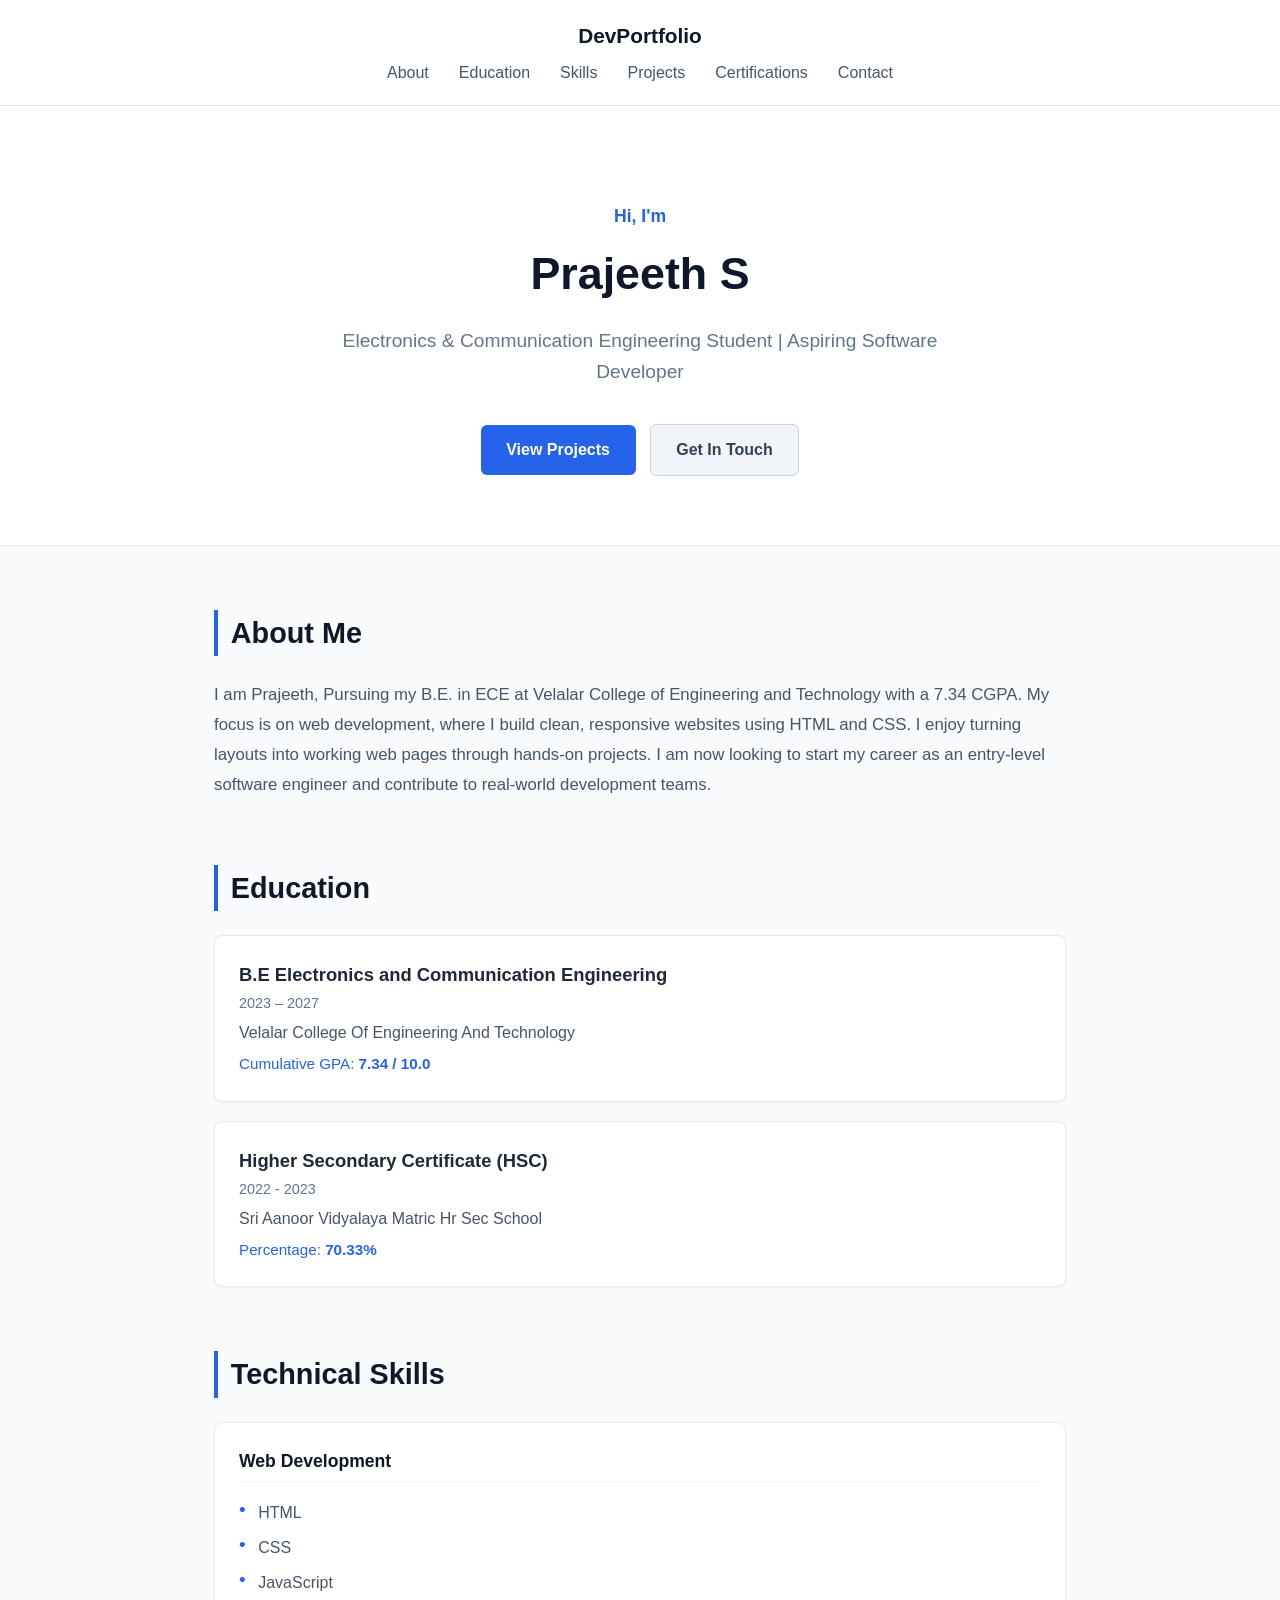
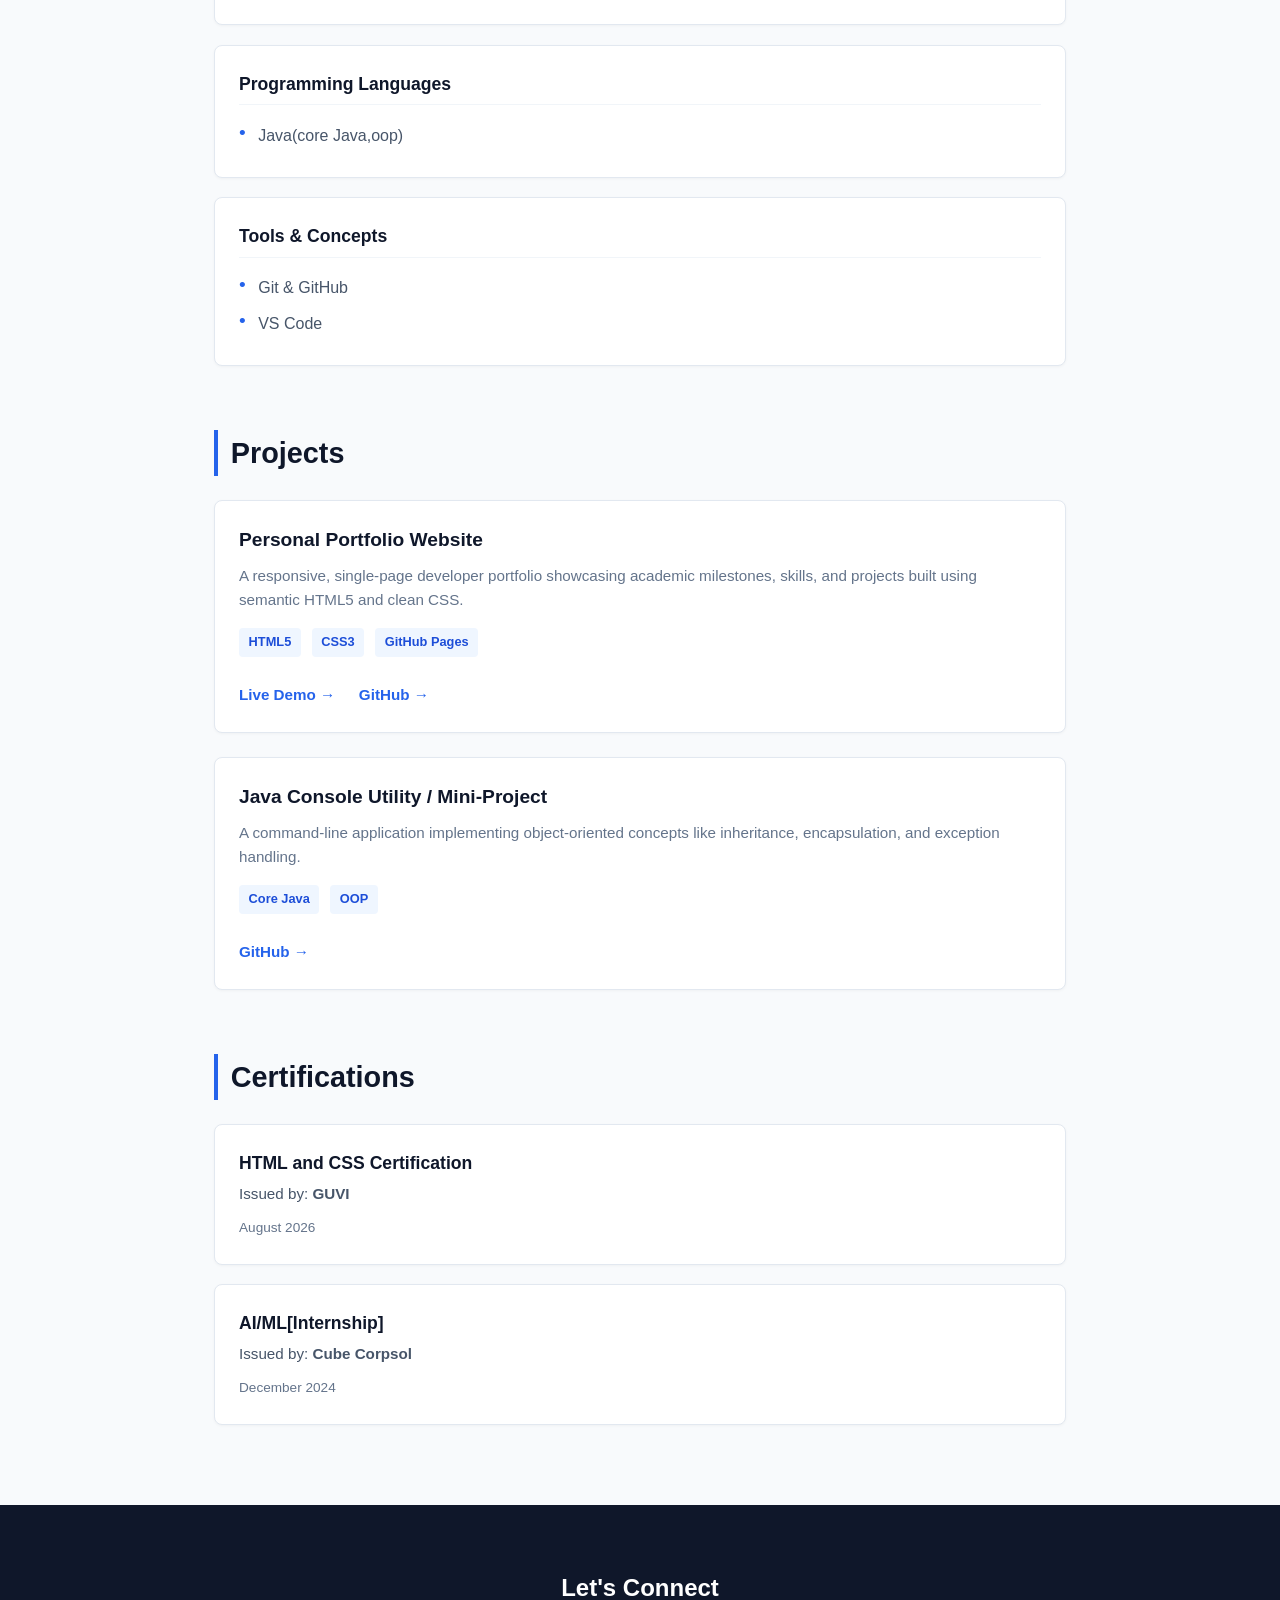
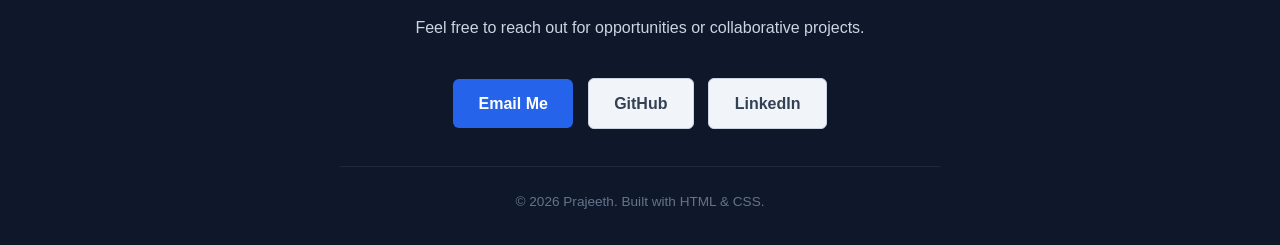
==== index.html @ c6dd0e04 "Rename portfolio.html to index.html" ====
<!DOCTYPE html>
<html lang="en">
<head>
  <meta charset="UTF-8">
  <meta name="viewport" content="width=device-width, initial-scale=1.0">
  <title>Developer Portfolio</title>
  <link rel="stylesheet" href="style.css">
</head>
<body>

  <!-- Navigation Bar -->
  <nav class="navbar">
    <div class="logo">DevPortfolio</div>
    <ul class="nav-links">
      <li><a href="#about">About</a></li>
      <li><a href="#education">Education</a></li>
      <li><a href="#skills">Skills</a></li>
      <li><a href="#projects">Projects</a></li>
      <li><a href="#certifications">Certifications</a></li>
      <li><a href="#contact">Contact</a></li>
    </ul>
  </nav>

  <!-- Hero Section -->
  <header class="hero">
    <p class="greeting">Hi, I'm</p>
    <h1>Prajeeth S</h1>
    <p class="tagline">Electronics & Communication Engineering Student | Aspiring Software Developer</p>
    <div class="hero-buttons">
      <a href="#projects" class="btn primary">View Projects</a>
      <a href="#contact" class="btn secondary">Get In Touch</a>
    </div>
  </header>

  <main>
    <!-- About Section -->
    <section id="about" class="section">
      <h2 class="section-title">About Me</h2>
      <p class="about-text">
       I am Prajeeth, Pursuing my B.E. in ECE at Velalar College of Engineering and Technology with a 7.34 CGPA. My focus is on web development, where I build clean, responsive websites using HTML and CSS. I enjoy turning layouts into working web pages through hands-on projects. I am now looking to start my career as an entry-level software engineer and contribute to real-world development teams.
      </p>
    </section>

    <!-- Education Section -->
    <section id="education" class="section">
      <h2 class="section-title">Education</h2>
      <div class="card timeline-card">
        <div class="timeline-header">
          <h3>B.E Electronics and Communication Engineering</h3>
          <span class="date">2023 – 2027</span>
        </div>
        <p class="institution">Velalar College Of Engineering And Technology</p>
        <p class="meta">Cumulative GPA: <strong>7.34 / 10.0</strong></p>
      </div>

      <div class="card timeline-card">
        <div class="timeline-header">
          <h3>Higher Secondary Certificate (HSC)</h3>
          <span class="date">2022 - 2023</span>
        </div>
        <p class="institution">Sri Aanoor Vidyalaya Matric Hr Sec School</p>
        <p class="meta">Percentage: <strong>70.33%</strong></p>
      </div>
    </section>

    <!-- Skills Section -->
    <section id="skills" class="section">
      <h2 class="section-title">Technical Skills</h2>
      <div class="skills-grid">
        <div class="card skill-category">
          <h3>Web Development</h3>
          <ul>
            <li>HTML</li>
            <li>CSS</li>
            <li>JavaScript</li>
          </ul>
        </div>
        <div class="card skill-category">
          <h3>Programming Languages</h3>
          <ul>
            <li>Java(core Java,oop)</li>
          </ul>
        </div>
        <div class="card skill-category">
          <h3>Tools & Concepts</h3>
          <ul>
            <li>Git & GitHub</li>
            <li>VS Code</li>

          </ul>
        </div>
      </div>
    </section>

    <!-- Projects Section -->
    <section id="projects" class="section">
      <h2 class="section-title">Projects</h2>
      <div class="projects-grid">
        <!-- Project 1 -->
        <div class="card project-card">
          <h3>Personal Portfolio Website</h3>
          <p>A responsive, single-page developer portfolio showcasing academic milestones, skills, and projects built using semantic HTML5 and clean CSS.</p>
          <div class="tech-tags">
            <span>HTML5</span>
            <span>CSS3</span>
            <span>GitHub Pages</span>
          </div>
          <div class="project-links">
            <a href="#" class="link">Live Demo &rarr;</a>
            <a href="#" class="link">GitHub &rarr;</a>
          </div>
        </div>

        <!-- Project 2 -->
        <div class="card project-card">
          <h3>Java Console Utility / Mini-Project</h3>
          <p>A command-line application implementing object-oriented concepts like inheritance, encapsulation, and exception handling.</p>
          <div class="tech-tags">
            <span>Core Java</span>
            <span>OOP</span>
          </div>
          <div class="project-links">
            <a href="#" class="link">GitHub &rarr;</a>
          </div>
        </div>
      </div>
    </section>

    <!-- Certifications Section -->
    <section id="certifications" class="section">
      <h2 class="section-title">Certifications</h2>
      <div class="cert-grid">
        <div class="card cert-card">
          <h3>HTML and CSS Certification</h3>
          <p class="cert-issuer">Issued by: <strong>GUVI</strong></p>
          <span class="cert-date">August 2026</span>
        </div>
        <div class="card cert-card">
          <h3>AI/ML[Internship]</h3>
          <p class="cert-issuer">Issued by: <strong>Cube Corpsol</strong></p>
          <span class="cert-date">December 2024</span>
        </div>
      </div>
    </section>
  </main>

  <!-- Contact & Footer -->
  <footer id="contact">
    <div class="footer-container">
      <h2>Let's Connect</h2>
      <p>Feel free to reach out for opportunities or collaborative projects.</p>
      <div class="contact-links">
        <a href="mailto:yourname@example.com" class="btn primary">Email Me</a>
        <a href="https://github.com/yourusername" target="_blank" class="btn secondary">GitHub</a>
        <a href="https://www.linkedin.com/in/prajeeth--s" target="_blank" rel="noopener noreferrer" class="btn secondary">LinkedIn</a>
      </div>
      <p class="copyright">&copy; 2026 Prajeeth. Built with HTML & CSS.</p>
    </div>
  </footer>
</body>
</html>
---- style.css ----
* {
  margin: 0;
  padding: 0;
  box-sizing: border-box;
}

html {
  scroll-behavior: smooth;
}

body {
  font-family: -apple-system, BlinkMacSystemFont, "Segoe UI", Roboto, "Helvetica Neue", Arial, sans-serif;
  line-height: 1.6;
  color: #1e293b;
  background-color: #f8fafc;
}

/* Navigation */
.navbar {
  text-align: center;
  padding: 1.2rem 8%;
  background: #ffffff;
  border-bottom: 1px solid #e2e8f0;
  position: sticky;
  top: 0;
  z-index: 100;
}

.logo {
  font-size: 1.3rem;
  font-weight: 700;
  color: #0f172a;
  margin-bottom: 0.5rem;
}

.nav-links {
  list-style: none;
  padding: 0;
  margin: 0;
}

.nav-links li {
  display: inline-block;
  margin: 0 0.8rem;
}

.nav-links a {
  text-decoration: none;
  color: #475569;
  font-weight: 500;
  transition: color 0.2s;
}

.nav-links a:hover {
  color: #2563eb;
}

/* Hero Section */
.hero {
  text-align: center;
  padding: 6rem 1rem 4rem;
  background: #ffffff;
  border-bottom: 1px solid #e2e8f0;
}

.greeting {
  font-size: 1.1rem;
  font-weight: 600;
  color: #2563eb;
  margin-bottom: 0.5rem;
}

.hero h1 {
  font-size: 2.8rem;
  color: #0f172a;
  margin-bottom: 1rem;
}

.tagline {
  font-size: 1.2rem;
  color: #64748b;
  max-width: 650px;
  margin: 0 auto 2rem;
}

.hero-buttons {
  text-align: center;
}

.btn {
  display: inline-block;
  padding: 0.75rem 1.6rem;
  border-radius: 6px;
  text-decoration: none;
  font-weight: 600;
  margin: 0.3rem;
  transition: all 0.2s;
}

.btn.primary {
  background-color: #2563eb;
  color: #ffffff;
}

.btn.primary:hover {
  background-color: #1d4ed8;
}

.btn.secondary {
  background-color: #f1f5f9;
  color: #334155;
  border: 1px solid #cbd5e1;
}

.btn.secondary:hover {
  background-color: #e2e8f0;
}

/* Sections */
.section {
  max-width: 900px;
  margin: 4rem auto;
  padding: 0 1.5rem;
}

.section-title {
  font-size: 1.8rem;
  color: #0f172a;
  margin-bottom: 1.5rem;
  border-left: 4px solid #2563eb;
  padding-left: 0.8rem;
}

.about-text {
  font-size: 1.05rem;
  color: #475569;
  line-height: 1.8;
}

/* Common Card Styling */
.card {
  background: #ffffff;
  border: 1px solid #e2e8f0;
  border-radius: 8px;
  padding: 1.5rem;
  box-shadow: 0 1px 3px rgba(0, 0, 0, 0.04);
}

/* Education / Timeline */
.timeline-card {
  margin-bottom: 1.2rem;
}

.timeline-header {
  margin-bottom: 0.3rem;
}

.timeline-header h3 {
  font-size: 1.15rem;
  color: #1e293b;
}

.date {
  font-size: 0.9rem;
  color: #64748b;
  font-weight: 500;
  display: block;
  margin-top: 0.2rem;
}

.institution {
  color: #475569;
  font-size: 1rem;
}

.meta {
  margin-top: 0.4rem;
  color: #2563eb;
  font-size: 0.95rem;
}

/* Skills Cards (Using Block Spacing) */
.skills-grid {
  margin-top: 1rem;
}

.skill-category {
  margin-bottom: 1.2rem;
}

.skill-category h3 {
  font-size: 1.1rem;
  color: #0f172a;
  margin-bottom: 0.8rem;
  border-bottom: 1px solid #f1f5f9;
  padding-bottom: 0.4rem;
}

.skill-category ul {
  list-style: none;
}

.skill-category li {
  padding: 0.3rem 0;
  color: #475569;
  position: relative;
  padding-left: 1.2rem;
}

.skill-category li::before {
  content: "•";
  color: #2563eb;
  position: absolute;
  left: 0;
  font-size: 1.2rem;
  line-height: 1;
}

/* Projects Cards */
.projects-grid {
  margin-top: 1rem;
}

.project-card {
  margin-bottom: 1.5rem;
}

.project-card h3 {
  font-size: 1.2rem;
  color: #0f172a;
  margin-bottom: 0.5rem;
}

.project-card p {
  color: #64748b;
  font-size: 0.95rem;
  margin-bottom: 1rem;
}

.tech-tags {
  margin-bottom: 1.2rem;
}

.tech-tags span {
  display: inline-block;
  background: #eff6ff;
  color: #1d4ed8;
  font-size: 0.8rem;
  font-weight: 600;
  padding: 0.25rem 0.6rem;
  border-radius: 4px;
  margin-right: 0.4rem;
  margin-bottom: 0.4rem;
}

.project-links {
  margin-top: 0.5rem;
}

.link {
  display: inline-block;
  color: #2563eb;
  font-weight: 600;
  text-decoration: none;
  font-size: 0.95rem;
  margin-right: 1.2rem;
}

.link:hover {
  text-decoration: underline;
}

/* Certifications */
.cert-grid {
  margin-top: 1rem;
}

.cert-card {
  margin-bottom: 1.2rem;
}

.cert-card h3 {
  font-size: 1.1rem;
  color: #0f172a;
  margin-bottom: 0.3rem;
}

.cert-issuer {
  color: #475569;
  font-size: 0.95rem;
  margin-bottom: 0.5rem;
}

.cert-date {
  font-size: 0.85rem;
  color: #64748b;
  font-weight: 500;
}

/* Footer / Contact */
footer {
  background: #0f172a;
  color: #cbd5e1;
  padding: 4rem 1.5rem 2rem;
  text-align: center;
  margin-top: 5rem;
}

.footer-container {
  max-width: 600px;
  margin: 0 auto;
}

footer h2 {
  color: #ffffff;
  margin-bottom: 0.5rem;
}

.contact-links {
  text-align: center;
  margin: 2rem 0;
}

.copyright {
  font-size: 0.85rem;
  color: #64748b;
  margin-top: 2rem;
  border-top: 1px solid #1e293b;
  padding-top: 1.5rem;
}

/* Basic Mobile Adjustment */
@media (max-width: 768px) {
  .hero h1 {
    font-size: 2.1rem;
  }
}
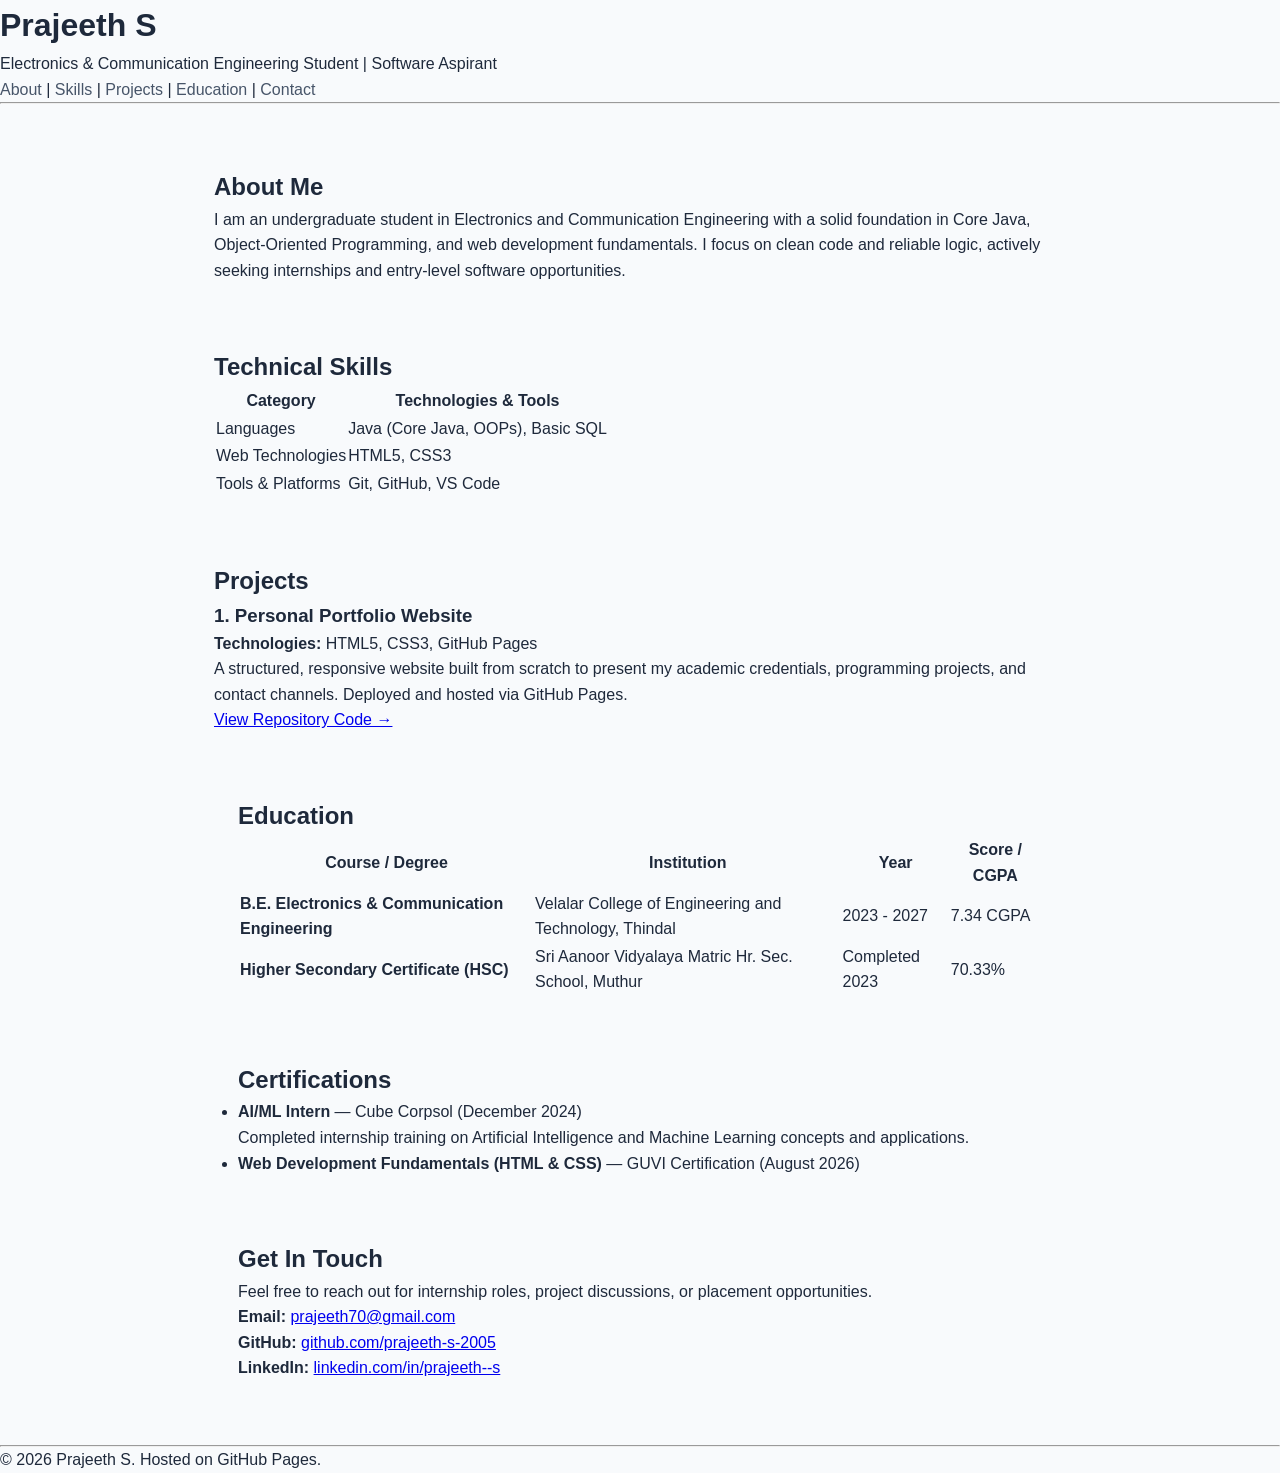
==== commit 4a43e962: "index.html" ====
--- a/index.html
+++ b/index.html
@@ -2,160 +2,130 @@
 <html lang="en">
 <head>
   <meta charset="UTF-8">
-  <meta name="viewport" content="width=device-width, initial-scale=1.0">
-  <title>Developer Portfolio</title>
+  <title>Prajeeth S - Student Portfolio</title>
   <link rel="stylesheet" href="style.css">
 </head>
 <body>
+  <div class="header">
+    <h1>Prajeeth S</h1>
+    <p>Electronics &amp; Communication Engineering Student | Software Aspirant</p>
+    <div class="nav-links">
+      <a href="#about">About</a> |
+      <a href="#skills">Skills</a> |
+      <a href="#projects">Projects</a> |
+      <a href="#education">Education</a> |
+      <a href="#contact">Contact</a>
+    </div>
+  </div>
 
-  <!-- Navigation Bar -->
-  <nav class="navbar">
-    <div class="logo">DevPortfolio</div>
-    <ul class="nav-links">
-      <li><a href="#about">About</a></li>
-      <li><a href="#education">Education</a></li>
-      <li><a href="#skills">Skills</a></li>
-      <li><a href="#projects">Projects</a></li>
-      <li><a href="#certifications">Certifications</a></li>
-      <li><a href="#contact">Contact</a></li>
-    </ul>
-  </nav>
+  <hr>
 
-  <!-- Hero Section -->
-  <header class="hero">
-    <p class="greeting">Hi, I'm</p>
-    <h1>Prajeeth S</h1>
-    <p class="tagline">Electronics & Communication Engineering Student | Aspiring Software Developer</p>
-    <div class="hero-buttons">
-      <a href="#projects" class="btn primary">View Projects</a>
-      <a href="#contact" class="btn secondary">Get In Touch</a>
+  <div class="container">
+
+    <!-- About me-->
+    <div id="about" class="section">
+      <h2>About Me</h2>
+      <p>
+        I am an undergraduate student in Electronics and Communication Engineering with a solid foundation in Core Java, Object-Oriented Programming, and web development fundamentals. I focus on clean code and reliable logic, actively seeking internships and entry-level software opportunities.
+      </p>
     </div>
-  </header>
 
-  <main>
-    <!-- About Section -->
-    <section id="about" class="section">
-      <h2 class="section-title">About Me</h2>
-      <p class="about-text">
-       I am Prajeeth, Pursuing my B.E. in ECE at Velalar College of Engineering and Technology with a 7.34 CGPA. My focus is on web development, where I build clean, responsive websites using HTML and CSS. I enjoy turning layouts into working web pages through hands-on projects. I am now looking to start my career as an entry-level software engineer and contribute to real-world development teams.
-      </p>
-    </section>
+    <!-- my Skills-->
+    <div id="skills" class="section">
+      <h2>Technical Skills</h2>
+      <table class="skills-table">
+        <tr>
+          <th>Category</th>
+          <th>Technologies &amp; Tools</th>
+        </tr>
+        <tr>
+          <td>Languages</td>
+          <td>Java (Core Java, OOPs), Basic SQL</td>
+        </tr>
+        <tr>
+          <td>Web Technologies</td>
+          <td>HTML5, CSS3</td>
+        </tr>
+        <tr>
+          <td>Tools &amp; Platforms</td>
+          <td>Git, GitHub, VS Code</td>
+        </tr>
+      </table>
+    </div>
 
-    <!-- Education Section -->
-    <section id="education" class="section">
-      <h2 class="section-title">Education</h2>
-      <div class="card timeline-card">
-        <div class="timeline-header">
-          <h3>B.E Electronics and Communication Engineering</h3>
-          <span class="date">2023 – 2027</span>
-        </div>
-        <p class="institution">Velalar College Of Engineering And Technology</p>
-        <p class="meta">Cumulative GPA: <strong>7.34 / 10.0</strong></p>
+    <!-- my Projects -->
+    <div id="projects" class="section">
+      <h2>Projects</h2>
+
+      <div class="project-box">
+        <h3>1. Personal Portfolio Website</h3>
+        <p><strong>Technologies:</strong> HTML5, CSS3, GitHub Pages</p>
+        <p>A structured, responsive website built from scratch to present my academic credentials, programming projects, and contact channels. Deployed and hosted via GitHub Pages.</p>
+        <p>
+          <a href="https://github.com/prajeeth-s-2005/portfolio" target="_blank" rel="noopener noreferrer">View Repository Code &rarr;</a>
+        </p>
       </div>
 
-      <div class="card timeline-card">
-        <div class="timeline-header">
-          <h3>Higher Secondary Certificate (HSC)</h3>
-          <span class="date">2022 - 2023</span>
-        </div>
-        <p class="institution">Sri Aanoor Vidyalaya Matric Hr Sec School</p>
-        <p class="meta">Percentage: <strong>70.33%</strong></p>
-      </div>
-    </section>
+      
 
-    <!-- Skills Section -->
-    <section id="skills" class="section">
-      <h2 class="section-title">Technical Skills</h2>
-      <div class="skills-grid">
-        <div class="card skill-category">
-          <h3>Web Development</h3>
-          <ul>
-            <li>HTML</li>
-            <li>CSS</li>
-            <li>JavaScript</li>
-          </ul>
-        </div>
-        <div class="card skill-category">
-          <h3>Programming Languages</h3>
-          <ul>
-            <li>Java(core Java,oop)</li>
-          </ul>
-        </div>
-        <div class="card skill-category">
-          <h3>Tools & Concepts</h3>
-          <ul>
-            <li>Git & GitHub</li>
-            <li>VS Code</li>
+    <!-- Education -->
+    <div id="education" class="section">
+      <h2>Education</h2>
+      <table class="education-table">
+        <thead>
+          <tr>
+            <th>Course / Degree</th>
+            <th>Institution</th>
+            <th>Year</th>
+            <th>Score / CGPA</th>
+          </tr>
+        </thead>
+        <tbody>
+          <tr>
+            <td><strong>B.E. Electronics &amp; Communication Engineering</strong></td>
+            <td>Velalar College of Engineering and Technology, Thindal</td>
+            <td>2023 - 2027</td>
+            <td>7.34 CGPA</td>
+          </tr>
+          <tr>
+            <td><strong>Higher Secondary Certificate (HSC)</strong></td>
+            <td>Sri Aanoor Vidyalaya Matric Hr. Sec. School, Muthur</td>
+            <td>Completed 2023</td>
+            <td>70.33%</td>
+          </tr>
+        </tbody>
+      </table>
+    </div>
 
-          </ul>
-        </div>
-      </div>
-    </section>
+    <!-- Certificate -->
+<div id="certifications" class="section">
+      <h2>Certifications</h2>
+      <ul>
+        <li>
+          <strong>AI/ML Intern</strong> &mdash; Cube Corpsol (December 2024)<br>
+          Completed internship training on Artificial Intelligence and Machine Learning concepts and applications.
+        </li>
+        <li>
+          <strong>Web Development Fundamentals (HTML &amp; CSS)</strong> &mdash; GUVI Certification (August 2026)
+        </li>
+      </ul>
+    </div>
 
-    <!-- Projects Section -->
-    <section id="projects" class="section">
-      <h2 class="section-title">Projects</h2>
-      <div class="projects-grid">
-        <!-- Project 1 -->
-        <div class="card project-card">
-          <h3>Personal Portfolio Website</h3>
-          <p>A responsive, single-page developer portfolio showcasing academic milestones, skills, and projects built using semantic HTML5 and clean CSS.</p>
-          <div class="tech-tags">
-            <span>HTML5</span>
-            <span>CSS3</span>
-            <span>GitHub Pages</span>
-          </div>
-          <div class="project-links">
-            <a href="#" class="link">Live Demo &rarr;</a>
-            <a href="#" class="link">GitHub &rarr;</a>
-          </div>
-        </div>
+    <!-- Contact info -->
+    <div id="contact" class="section">
+      <h2>Get In Touch</h2>
+      <p>Feel free to reach out for internship roles, project discussions, or placement opportunities.</p>
+      <p><strong>Email:</strong> <a href="mailto:prajeeth70@gmail.com">prajeeth70@gmail.com</a></p>
+      <p><strong>GitHub:</strong> <a href="https://github.com/prajeeth-s-2005" target="_blank" rel="noopener noreferrer">github.com/prajeeth-s-2005</a></p>
+      <p><strong>LinkedIn:</strong> <a href="https://www.linkedin.com/in/prajeeth--s" target="_blank" rel="noopener noreferrer">linkedin.com/in/prajeeth--s</a></p>
+    </div>
 
-        <!-- Project 2 -->
-        <div class="card project-card">
-          <h3>Java Console Utility / Mini-Project</h3>
-          <p>A command-line application implementing object-oriented concepts like inheritance, encapsulation, and exception handling.</p>
-          <div class="tech-tags">
-            <span>Core Java</span>
-            <span>OOP</span>
-          </div>
-          <div class="project-links">
-            <a href="#" class="link">GitHub &rarr;</a>
-          </div>
-        </div>
-      </div>
-    </section>
+  </div>
 
-    <!-- Certifications Section -->
-    <section id="certifications" class="section">
-      <h2 class="section-title">Certifications</h2>
-      <div class="cert-grid">
-        <div class="card cert-card">
-          <h3>HTML and CSS Certification</h3>
-          <p class="cert-issuer">Issued by: <strong>GUVI</strong></p>
-          <span class="cert-date">August 2026</span>
-        </div>
-        <div class="card cert-card">
-          <h3>AI/ML[Internship]</h3>
-          <p class="cert-issuer">Issued by: <strong>Cube Corpsol</strong></p>
-          <span class="cert-date">December 2024</span>
-        </div>
-      </div>
-    </section>
-  </main>
+  <hr>
+  <div class="footer">
+    <p>&copy; 2026 Prajeeth S. Hosted on GitHub Pages.</p>
+  </div>
 
-  <!-- Contact & Footer -->
-  <footer id="contact">
-    <div class="footer-container">
-      <h2>Let's Connect</h2>
-      <p>Feel free to reach out for opportunities or collaborative projects.</p>
-      <div class="contact-links">
-        <a href="mailto:yourname@example.com" class="btn primary">Email Me</a>
-        <a href="https://github.com/yourusername" target="_blank" class="btn secondary">GitHub</a>
-        <a href="https://www.linkedin.com/in/prajeeth--s" target="_blank" rel="noopener noreferrer" class="btn secondary">LinkedIn</a>
-      </div>
-      <p class="copyright">&copy; 2026 Prajeeth. Built with HTML & CSS.</p>
-    </div>
-  </footer>
 </body>
-</html> 
+</html>
